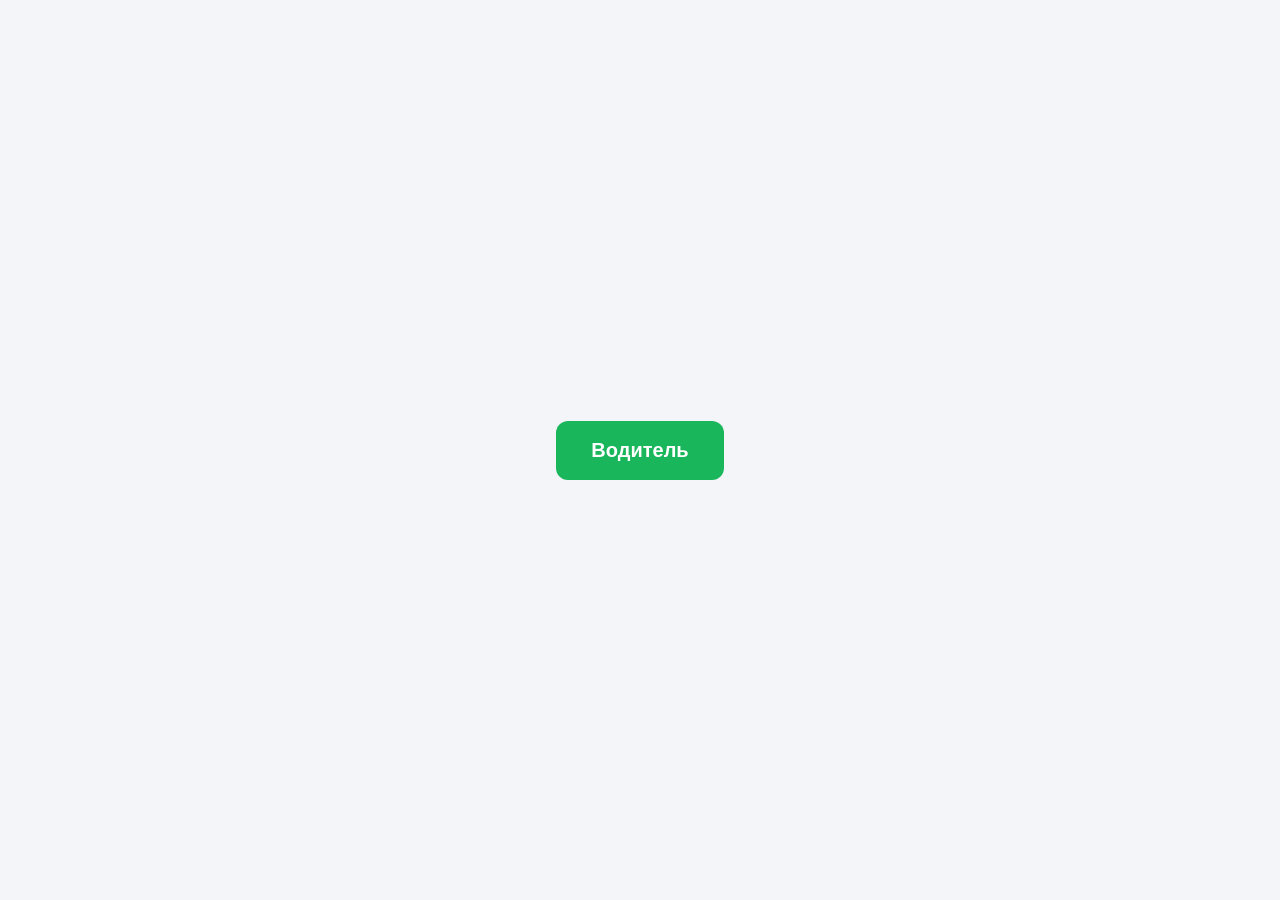
==== index.html @ 718c3d09 "First version" ====
<!DOCTYPE html>
<html lang="ru">

<head>

    <meta charset="UTF-8">
    <meta name="viewport" content="width=device-width, initial-scale=1.0">

    <title>Taxi</title>

    <style>

        *{

            margin:0;
            padding:0;
            box-sizing:border-box;

        }

        body{

            height:100vh;

            display:flex;

            justify-content:center;

            align-items:center;

            background:#f3f5f8;

            font-family:Arial, Helvetica, sans-serif;

        }

        a{

            text-decoration:none;

            background:#19b65b;

            color:#fff;

            padding:18px 35px;

            border-radius:12px;

            font-size:20px;

            font-weight:bold;

        }

    </style>

</head>

<body>

    <a href="driver.html">

        Водитель

    </a>

</body>

</html>
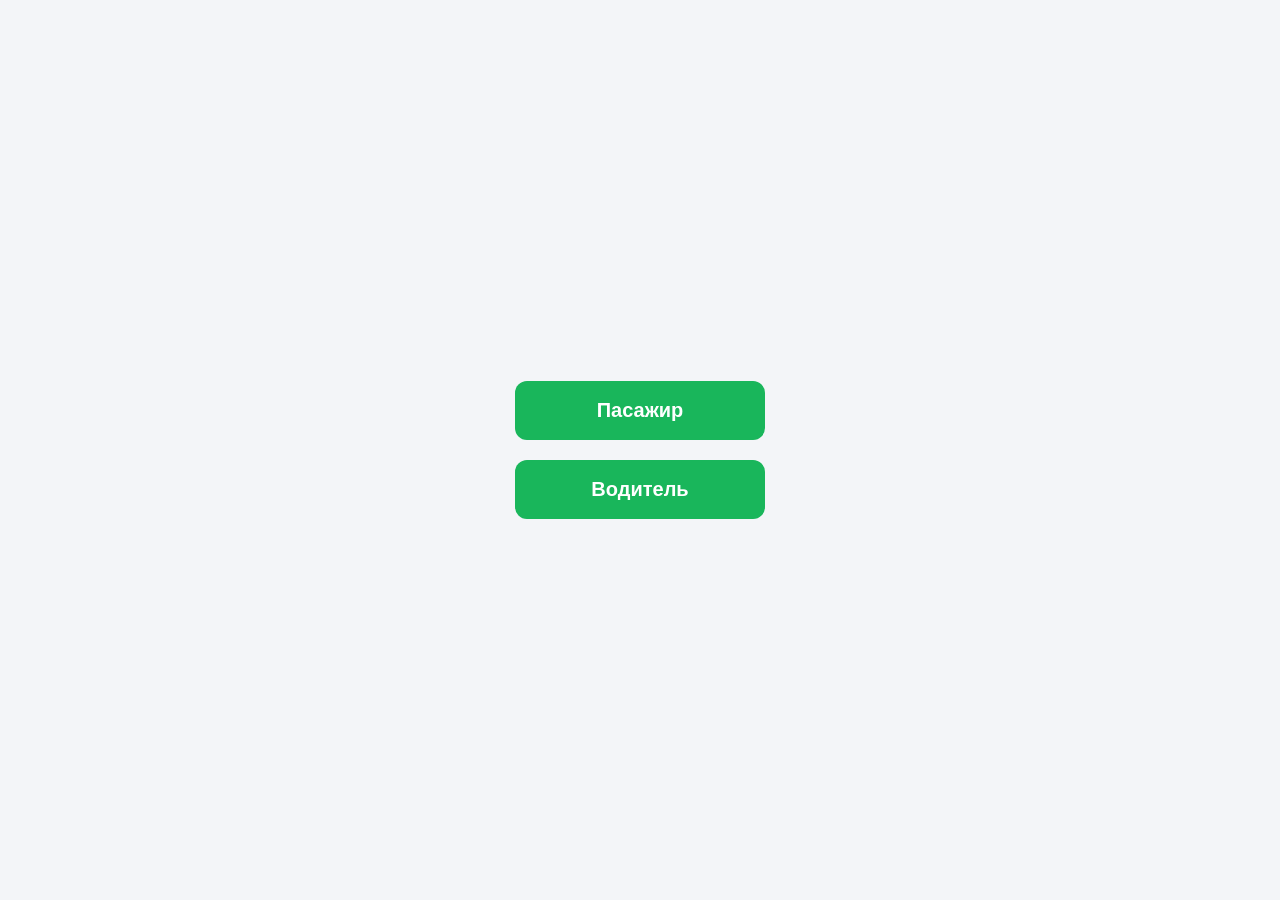
==== commit fd736307: "File order-status.html" ====
--- a/index.html
+++ b/index.html
@@ -1,67 +1,58 @@
 <!DOCTYPE html>
-<html lang="ru">
+<html lang="uk">
 
 <head>
-
     <meta charset="UTF-8">
     <meta name="viewport" content="width=device-width, initial-scale=1.0">
-
-    <title>Taxi</title>
-
+    <title>Taxi District</title>
     <style>
-
-        *{
-
-            margin:0;
-            padding:0;
-            box-sizing:border-box;
-
+        * {
+            margin: 0;
+            padding: 0;
+            box-sizing: border-box;
         }
 
-        body{
-
-            height:100vh;
-
-            display:flex;
-
-            justify-content:center;
-
-            align-items:center;
-
-            background:#f3f5f8;
-
-            font-family:Arial, Helvetica, sans-serif;
-
+        body {
+            height: 100vh;
+            display: flex;
+            flex-direction: column;
+            /* <-- Добавлено: выстраивает кнопки в столбик */
+            justify-content: center;
+            align-items: center;
+            gap: 20px;
+            /* <-- Добавлено: расстояние между кнопками */
+            background: #f3f5f8;
+            font-family: Arial, Helvetica, sans-serif;
         }
 
-        a{
-
-            text-decoration:none;
-
-            background:#19b65b;
-
-            color:#fff;
-
-            padding:18px 35px;
-
-            border-radius:12px;
-
-            font-size:20px;
-
-            font-weight:bold;
-
+        a {
+            text-decoration: none;
+            background: #19b65b;
+            color: #fff;
+            padding: 18px 35px;
+            border-radius: 12px;
+            font-size: 20px;
+            font-weight: bold;
+            text-align: center;
+            min-width: 250px;
+            /* Чтобы кнопки были одинаковой ширины */
+            transition: background 0.2s;
         }
 
+        a:hover {
+            background: #15a04f;
+        }
     </style>
-
 </head>
 
 <body>
 
+    <a href="clients/client.html">
+        Пасажир
+    </a>
+
     <a href="driver.html">
-
         Водитель
-
     </a>
 
 </body>
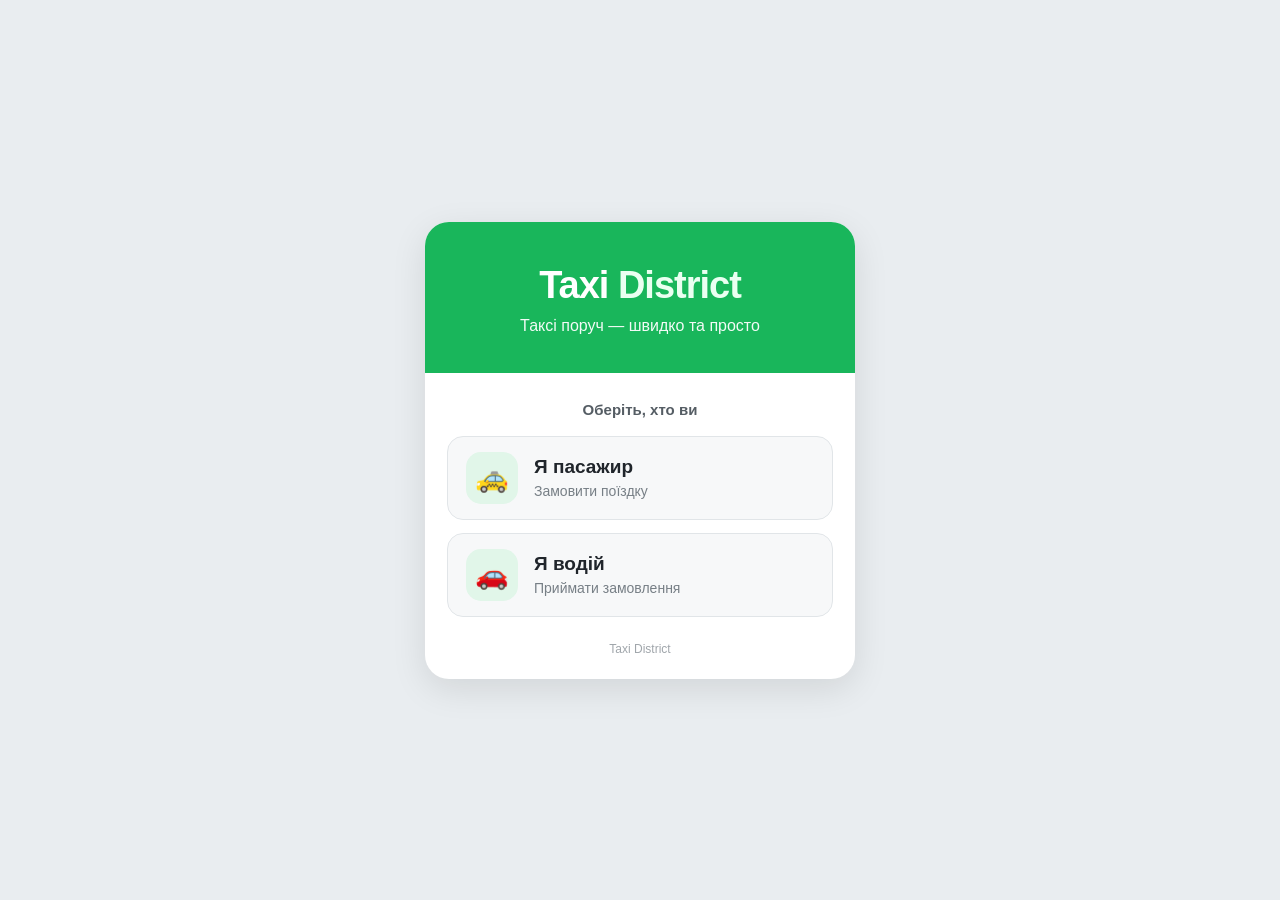
==== commit c2a1c65d: "All before PWA" ====
--- a/index.html
+++ b/index.html
@@ -1,60 +1,212 @@
 <!DOCTYPE html>
+
 <html lang="uk">
 
 <head>
     <meta charset="UTF-8">
     <meta name="viewport" content="width=device-width, initial-scale=1.0">
+    <link rel="icon" type="image/x-icon" href="/favicon.ico">
     <title>Taxi District</title>
-    <style>
-        * {
-            margin: 0;
-            padding: 0;
-            box-sizing: border-box;
-        }
-
+
+<style>
+    * {
+        margin: 0;
+        padding: 0;
+        box-sizing: border-box;
+    }
+
+    body {
+        min-height: 100vh;
+        display: flex;
+        justify-content: center;
+        align-items: center;
+        padding: 20px;
+        background: #e9edf0;
+        font-family: Arial, Helvetica, sans-serif;
+    }
+
+    .start {
+        width: 100%;
+        max-width: 430px;
+        background: #fff;
+        border-radius: 24px;
+        overflow: hidden;
+        box-shadow: 0 10px 35px rgba(0, 0, 0, 0.10);
+    }
+
+    .top {
+        padding: 42px 25px 38px;
+        text-align: center;
+        background: #19b65b;
+        color: #fff;
+    }
+
+    .logo {
+        font-size: 38px;
+        font-weight: 800;
+        letter-spacing: -1px;
+        margin-bottom: 10px;
+    }
+
+    .logo span {
+        color: #eafff1;
+    }
+
+    .subtitle {
+        font-size: 16px;
+        opacity: 0.95;
+    }
+
+    .content {
+        padding: 28px 22px 25px;
+    }
+
+    .question {
+        text-align: center;
+        margin-bottom: 18px;
+        color: #555d64;
+        font-size: 15px;
+        font-weight: 600;
+    }
+
+    .choices {
+        display: flex;
+        flex-direction: column;
+        gap: 13px;
+    }
+
+    .choice {
+        display: flex;
+        align-items: center;
+        min-height: 82px;
+        padding: 15px 18px;
+        background: #f7f8f9;
+        border: 1px solid #e1e5e8;
+        border-radius: 16px;
+        text-decoration: none;
+        color: #20252b;
+        transition: 0.15s ease;
+    }
+
+    .choice:hover {
+        background: #f0f3f4;
+        transform: translateY(-1px);
+    }
+
+    .choice:active {
+        transform: translateY(0);
+    }
+
+    .icon {
+        width: 52px;
+        height: 52px;
+        display: flex;
+        align-items: center;
+        justify-content: center;
+        margin-right: 16px;
+        border-radius: 15px;
+        background: #e1f6e9;
+        font-size: 27px;
+        flex-shrink: 0;
+    }
+
+    .choice-name {
+        font-size: 19px;
+        font-weight: 700;
+        margin-bottom: 5px;
+    }
+
+    .choice-description {
+        font-size: 14px;
+        color: #777f86;
+    }
+
+    .footer {
+        text-align: center;
+        padding: 0 20px 23px;
+        font-size: 12px;
+        color: #a0a6ab;
+    }
+
+    @media (max-width: 480px) {
         body {
-            height: 100vh;
-            display: flex;
-            flex-direction: column;
-            /* <-- Добавлено: выстраивает кнопки в столбик */
-            justify-content: center;
-            align-items: center;
-            gap: 20px;
-            /* <-- Добавлено: расстояние между кнопками */
-            background: #f3f5f8;
-            font-family: Arial, Helvetica, sans-serif;
-        }
-
-        a {
-            text-decoration: none;
-            background: #19b65b;
-            color: #fff;
-            padding: 18px 35px;
-            border-radius: 12px;
-            font-size: 20px;
-            font-weight: bold;
-            text-align: center;
-            min-width: 250px;
-            /* Чтобы кнопки были одинаковой ширины */
-            transition: background 0.2s;
-        }
-
-        a:hover {
-            background: #15a04f;
-        }
-    </style>
+            padding: 12px;
+        }
+
+        .start {
+            border-radius: 20px;
+        }
+
+        .top {
+            padding: 36px 20px 32px;
+        }
+
+        .logo {
+            font-size: 34px;
+        }
+
+        .content {
+            padding: 24px 17px 22px;
+        }
+    }
+</style>
+
 </head>
 
 <body>
 
-    <a href="clients/client.html">
-        Пасажир
-    </a>
-
-    <a href="driver.html">
-        Водитель
-    </a>
+<main class="start">
+
+    <section class="top">
+        <div class="logo">
+            Taxi <span>District</span>
+        </div>
+
+        <div class="subtitle">
+            Таксі поруч — швидко та просто
+        </div>
+    </section>
+
+    <section class="content">
+
+        <div class="question">
+            Оберіть, хто ви
+        </div>
+
+        <div class="choices">
+
+            <a class="choice" href="clients/client.html">
+                <div class="icon">🚕</div>
+
+                <div>
+                    <div class="choice-name">Я пасажир</div>
+                    <div class="choice-description">
+                        Замовити поїздку
+                    </div>
+                </div>
+            </a>
+
+            <a class="choice" href="driver.html">
+                <div class="icon">🚗</div>
+
+                <div>
+                    <div class="choice-name">Я водій</div>
+                    <div class="choice-description">
+                        Приймати замовлення
+                    </div>
+                </div>
+            </a>
+
+        </div>
+
+    </section>
+
+    <div class="footer">
+        Taxi District
+    </div>
+
+</main>
 
 </body>
 
-</html>+</html>
